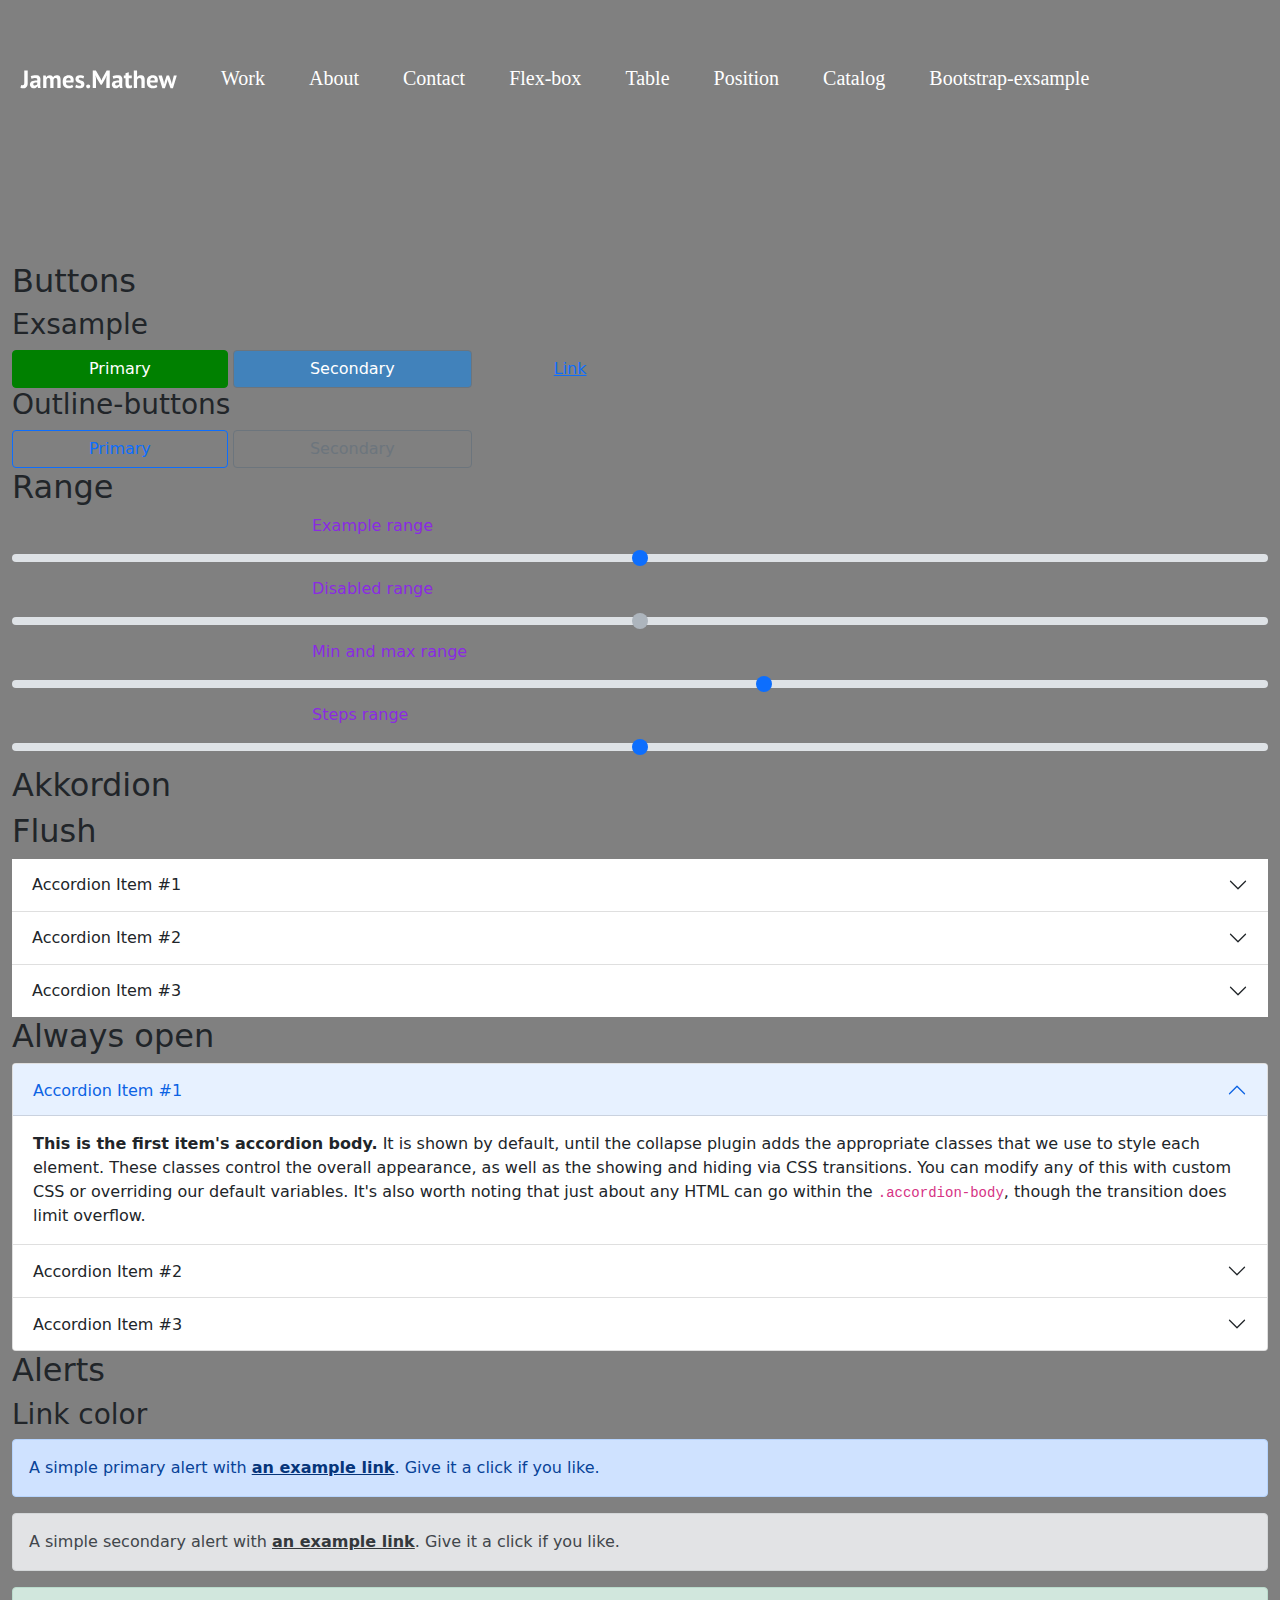
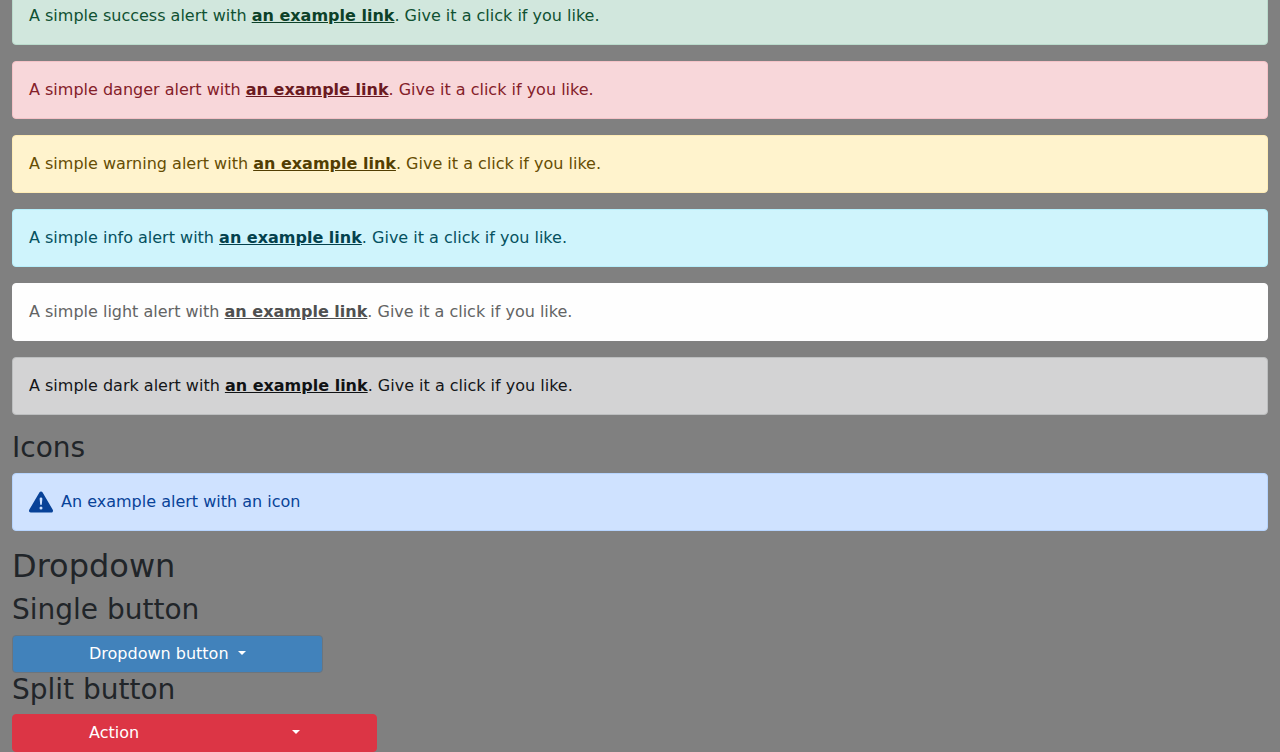
==== bootstrap-exsample.html @ e7cdecc8 "start les9" ====
<!DOCTYPE html>
<html lang="en">
<head>
    <meta charset="UTF-8">
    <meta http-equiv="X-UA-Compatible" content="IE=edge">
    <meta name="viewport" content="width=device-width, initial-scale=1.0">
    <title>Bootstrap-exsample</title>
    <link href="css/bootstrap-5.css" rel="stylesheet">
    <link rel="stylesheet" href="css/style.css">
    <link rel="stylesheet" href="css/bootstrap-exsample.css">
</head>
<body>
    <header class="wrapper header__wrapper">
        <div class="header__logo">
            <a href="index.html" class="logo__link">
                <img src="img/logo.svg" alt="logopicture" class="logo_image">
            </a>
        </div>
        <nav class="header__navigation">
            <ul class="navigation__list">
                <li class="navigation__item">
                    <a href="" class="navigation__link">Work</a>
                </li>
                <li class="navigation__item">
                    <a href="about.html" class="navigation__link">About</a>
                </li>
                <li class="navigation__item">
                    <a href="" class="navigation__link">Contact</a>
                </li>
                <li class="navigation__item">
                    <a href="flex.html" class="navigation__link">Flex-box</a>
                </li>
                <li class="navigation__item">
                    <a href="table.html" class="navigation__link">Table</a>
                </li>
                <li class="navigation__item">
                    <a href="position.html" class="navigation__link">Position</a>
                </li>
                <li class="navigation__item">
                    <a href="catalog.html" class="navigation__link">Catalog</a>
                </li>
                <li class="navigation__item">
                    <a href="bootstrap-exsample.html" class="navigation__link">Bootstrap-exsample</a>
                </li>
            </ul>
        </nav>
    </header> 
    <div class="container">
        <div class="button">
            <h2>Buttons</h2>
            <div class="button__exsample">
                <h3>Exsample</h3>
                <button type="button" class="btn btn-primary">Primary</button>
                <button type="button" class="btn btn-secondary">Secondary</button>
                <button type="button" class="btn btn-link">Link</button>
            </div>  
            <div class="button__outline-buttons">
                <h3>Outline-buttons</h3>
                <button type="button" class="btn btn-outline-primary">Primary</button>
                <button type="button" class="btn btn-outline-secondary">Secondary</button>
            </div>          
        </div>
        <div class="range">
            <h2>Range</h2>
            <div class="range__Example range">
                
                <label for="customRange1" class="form-label">Example range</label>
                <input type="range" class="form-range" id="customRange1">
            </div>
            <div class="range__Disabled range">
                
                <label for="disabledRange" class="form-label">Disabled range</label>
                <input type="range" class="form-range" id="disabledRange" disabled>
            </div>
            <div class="range__min-and-max">
                
                <label for="customRange2" class="form-label">Min and max range</label>
                <input type="range" class="form-range" min="0" max="5" id="customRange2">
            </div>
            <div class="range__step">
                
                <label for="customRange3" class="form-label">Steps range</label>
                <input type="range" class="form-range" min="0" max="5" step="0.5" id="customRange3">
            </div>
        </div>
        <div class="akkordion">
            <h2>Akkordion</h2> 
            <div class="akkordion__flush">
                <h2>Flush</h2>
                <div class="accordion accordion-flush" id="accordionFlushExample">
                    <div class="accordion-item">
                      <h2 class="accordion-header" id="flush-headingOne">
                        <button class="accordion-button collapsed" type="button" data-bs-toggle="collapse" data-bs-target="#flush-collapseOne" aria-expanded="false" aria-controls="flush-collapseOne">
                          Accordion Item #1
                        </button>
                      </h2>
                      <div id="flush-collapseOne" class="accordion-collapse collapse" aria-labelledby="flush-headingOne" data-bs-parent="#accordionFlushExample">
                        <div class="accordion-body">Placeholder content for this accordion, which is intended to demonstrate the <code>.accordion-flush</code> class. This is the first item's accordion body.</div>
                      </div>
                    </div>
                    <div class="accordion-item">
                      <h2 class="accordion-header" id="flush-headingTwo">
                        <button class="accordion-button collapsed" type="button" data-bs-toggle="collapse" data-bs-target="#flush-collapseTwo" aria-expanded="false" aria-controls="flush-collapseTwo">
                          Accordion Item #2
                        </button>
                      </h2>
                      <div id="flush-collapseTwo" class="accordion-collapse collapse" aria-labelledby="flush-headingTwo" data-bs-parent="#accordionFlushExample">
                        <div class="accordion-body">Placeholder content for this accordion, which is intended to demonstrate the <code>.accordion-flush</code> class. This is the second item's accordion body. Let's imagine this being filled with some actual content.</div>
                      </div>
                    </div>
                    <div class="accordion-item">
                      <h2 class="accordion-header" id="flush-headingThree">
                        <button class="accordion-button collapsed" type="button" data-bs-toggle="collapse" data-bs-target="#flush-collapseThree" aria-expanded="false" aria-controls="flush-collapseThree">
                          Accordion Item #3
                        </button>
                      </h2>
                      <div id="flush-collapseThree" class="accordion-collapse collapse" aria-labelledby="flush-headingThree" data-bs-parent="#accordionFlushExample">
                        <div class="accordion-body">Placeholder content for this accordion, which is intended to demonstrate the <code>.accordion-flush</code> class. This is the third item's accordion body. Nothing more exciting happening here in terms of content, but just filling up the space to make it look, at least at first glance, a bit more representative of how this would look in a real-world application.</div>
                      </div>
                    </div>
                </div>
                <h2>Always open</h2>
                <div class="accordion" id="accordionPanelsStayOpenExample">
                    <div class="accordion-item">
                      <h2 class="accordion-header" id="panelsStayOpen-headingOne">
                        <button class="accordion-button" type="button" data-bs-toggle="collapse" data-bs-target="#panelsStayOpen-collapseOne" aria-expanded="true" aria-controls="panelsStayOpen-collapseOne">
                          Accordion Item #1
                        </button>
                      </h2>
                      <div id="panelsStayOpen-collapseOne" class="accordion-collapse collapse show" aria-labelledby="panelsStayOpen-headingOne">
                        <div class="accordion-body">
                          <strong>This is the first item's accordion body.</strong> It is shown by default, until the collapse plugin adds the appropriate classes that we use to style each element. These classes control the overall appearance, as well as the showing and hiding via CSS transitions. You can modify any of this with custom CSS or overriding our default variables. It's also worth noting that just about any HTML can go within the <code>.accordion-body</code>, though the transition does limit overflow.
                        </div>
                      </div>
                    </div>
                    <div class="accordion-item">
                      <h2 class="accordion-header" id="panelsStayOpen-headingTwo">
                        <button class="accordion-button collapsed" type="button" data-bs-toggle="collapse" data-bs-target="#panelsStayOpen-collapseTwo" aria-expanded="false" aria-controls="panelsStayOpen-collapseTwo">
                          Accordion Item #2
                        </button>
                      </h2>
                      <div id="panelsStayOpen-collapseTwo" class="accordion-collapse collapse" aria-labelledby="panelsStayOpen-headingTwo">
                        <div class="accordion-body">
                          <strong>This is the second item's accordion body.</strong> It is hidden by default, until the collapse plugin adds the appropriate classes that we use to style each element. These classes control the overall appearance, as well as the showing and hiding via CSS transitions. You can modify any of this with custom CSS or overriding our default variables. It's also worth noting that just about any HTML can go within the <code>.accordion-body</code>, though the transition does limit overflow.
                        </div>
                      </div>
                    </div>
                    <div class="accordion-item">
                      <h2 class="accordion-header" id="panelsStayOpen-headingThree">
                        <button class="accordion-button collapsed" type="button" data-bs-toggle="collapse" data-bs-target="#panelsStayOpen-collapseThree" aria-expanded="false" aria-controls="panelsStayOpen-collapseThree">
                          Accordion Item #3
                        </button>
                      </h2>
                      <div id="panelsStayOpen-collapseThree" class="accordion-collapse collapse" aria-labelledby="panelsStayOpen-headingThree">
                        <div class="accordion-body">
                          <strong>This is the third item's accordion body.</strong> It is hidden by default, until the collapse plugin adds the appropriate classes that we use to style each element. These classes control the overall appearance, as well as the showing and hiding via CSS transitions. You can modify any of this with custom CSS or overriding our default variables. It's also worth noting that just about any HTML can go within the <code>.accordion-body</code>, though the transition does limit overflow.
                        </div>
                      </div>
                    </div>
                  </div>
            </div> 
        </div>
        <div class="alerts">
            <h2>Alerts</h2>
            <div class="alerts__link-color">
                <h3>Link color</h3>
                <div class="alert alert-primary" role="alert">
                    A simple primary alert with <a href="#" class="alert-link">an example link</a>. Give it a click if you like.
                  </div>
                  <div class="alert alert-secondary" role="alert">
                    A simple secondary alert with <a href="#" class="alert-link">an example link</a>. Give it a click if you like.
                  </div>
                  <div class="alert alert-success" role="alert">
                    A simple success alert with <a href="#" class="alert-link">an example link</a>. Give it a click if you like.
                  </div>
                  <div class="alert alert-danger" role="alert">
                    A simple danger alert with <a href="#" class="alert-link">an example link</a>. Give it a click if you like.
                  </div>
                  <div class="alert alert-warning" role="alert">
                    A simple warning alert with <a href="#" class="alert-link">an example link</a>. Give it a click if you like.
                  </div>
                  <div class="alert alert-info" role="alert">
                    A simple info alert with <a href="#" class="alert-link">an example link</a>. Give it a click if you like.
                  </div>
                  <div class="alert alert-light" role="alert">
                    A simple light alert with <a href="#" class="alert-link">an example link</a>. Give it a click if you like.
                  </div>
                  <div class="alert alert-dark" role="alert">
                    A simple dark alert with <a href="#" class="alert-link">an example link</a>. Give it a click if you like.
                  </div>
            </div>
            <div class="alerts__icons">
                <h3>Icons</h3>
                <div class="alert alert-primary d-flex align-items-center" role="alert">
                    <svg xmlns="http://www.w3.org/2000/svg" width="24" height="24" fill="currentColor" class="bi bi-exclamation-triangle-fill flex-shrink-0 me-2" viewBox="0 0 16 16" role="img" aria-label="Warning:">
                      <path d="M8.982 1.566a1.13 1.13 0 0 0-1.96 0L.165 13.233c-.457.778.091 1.767.98 1.767h13.713c.889 0 1.438-.99.98-1.767L8.982 1.566zM8 5c.535 0 .954.462.9.995l-.35 3.507a.552.552 0 0 1-1.1 0L7.1 5.995A.905.905 0 0 1 8 5zm.002 6a1 1 0 1 1 0 2 1 1 0 0 1 0-2z"/>
                    </svg>
                    <div>
                      An example alert with an icon
                    </div>
                  </div>
            </div>
        </div>
        <div class="dropdown">
            <h2>Dropdown</h2>
            <div class="dropdown__single-button">
                <h3>Single button</h3>
                <div class="dropdown">
                    <button class="btn btn-secondary dropdown-toggle" type="button" id="dropdownMenuButton1" data-bs-toggle="dropdown" aria-expanded="false">
                      Dropdown button
                    </button>
                    <ul class="dropdown-menu" aria-labelledby="dropdownMenuButton1">
                      <li><a class="dropdown-item" href="#">Action</a></li>
                      <li><a class="dropdown-item" href="#">Another action</a></li>
                      <li><a class="dropdown-item" href="#">Something else here</a></li>
                    </ul>
                  </div>
            </div>
            <div class="dropdown__split-button_">
                <h3>Split button</h3>
                <div class="btn-group">
                    <button type="button" class="btn btn-danger">Action</button>
                    <button type="button" class="btn btn-danger dropdown-toggle dropdown-toggle-split" data-bs-toggle="dropdown" aria-expanded="false">
                      <span class="visually-hidden">Toggle Dropdown</span>
                    </button>
                    <ul class="dropdown-menu">
                      <li><a class="dropdown-item" href="#">Action</a></li>
                      <li><a class="dropdown-item" href="#">Another action</a></li>
                      <li><a class="dropdown-item" href="#">Something else here</a></li>
                      <li><hr class="dropdown-divider"></li>
                      <li><a class="dropdown-item" href="#">Separated link</a></li>
                    </ul>
                  </div>
            </div>
        </div>
      </div>
      
    <script src="/JS/bootstrap-5.min.js">

    </script>
</body>
</html>
---- css/style.css ----
@import url('https://fonts.googleapis.com/css2?family=Aref+Ruqaa+Ink&display=swap');
/* @import url(/Les_8/css/table-tags.css); */

:root{
    --backgroundcolor-table-tags: black;
    --textcolor-table-tags: white;
    --color-table-tags__tag: #7b7e5a;
    --color-table-tags__description: #745a0c;
    --color-table-tags-1199__tag: rgb(180, 180, 41);
    --color-table-tags-1199__description: rgb(37, 173, 53);
    --color-table-tags-992__tag: rgb(38, 15, 187);
    --color-table-tags-992__description: rgb(226, 138, 51);
}


body{
    margin: 0;
    padding-top: 65px;

    background-color: black;
    background-image: url(../img/background-img.jpg);
    background-repeat: no-repeat;
    background-position: 100% 5%;
}

.wrapper{
    max-width: 1240px;
    margin: 0 auto;
}

.header__wrapper{
    display: flex;
    align-items: center;
    margin-bottom: 170px;
}

.header__logo{
    margin-right: 44px;
}

.navigation__list{
    display: flex;

    padding-left: 0;
    margin-top: 0;
    margin-bottom: 0;
}

.navigation__item{
    list-style: none;

    margin-right: 44px;
}

.navigation__link{
    font-family: 'PT Sans';
    font-style: normal;
    font-weight: 400;
    font-size: 20px;
    line-height: 26px;

    color: #FFFFFF;

    text-decoration: none;
}

.main__title{
    margin-top: 0;
    margin-bottom: 0;

    font-family: 'Nunito Sans';
    font-style: normal;
    font-weight: 700;
    font-size: 65px;
    line-height: 89px;

    color: #FFFFFF;
}

.main__subtitle{
    margin-top: 0;
    margin-bottom: 0;

    font-family: 'Nunito Sans';
    font-style: normal;
    font-weight: 700;
    font-size: 45px;
    line-height: 61px;

    color: #FFFFFF;

    margin-bottom: 13px;
}

.main__text{
    margin-top: 0;
    margin-bottom: 0;

    font-family: 'Nunito Sans';
    font-style: normal;
    font-weight: 400;
    font-size: 25px;
    line-height: 34px;

    color: #FFFFFF;

    margin-bottom: 50px;
}

.main__button{
    width: 205px;
    padding: 22px 50px;
    background: #FFFFFF;
    border-radius: 4px;
}

.button__link{
    font-family: 'Nunito Sans';
    font-style: normal;
    font-weight: 600;
    font-size: 30px;
    line-height: 41px;
    
    color: #000000;

    text-decoration: none;
}

/* ______________ */

.container{
    max-width: 1395px;
    box-sizing: border-box;
}

.your-way{
    margin-top: 143px;
}
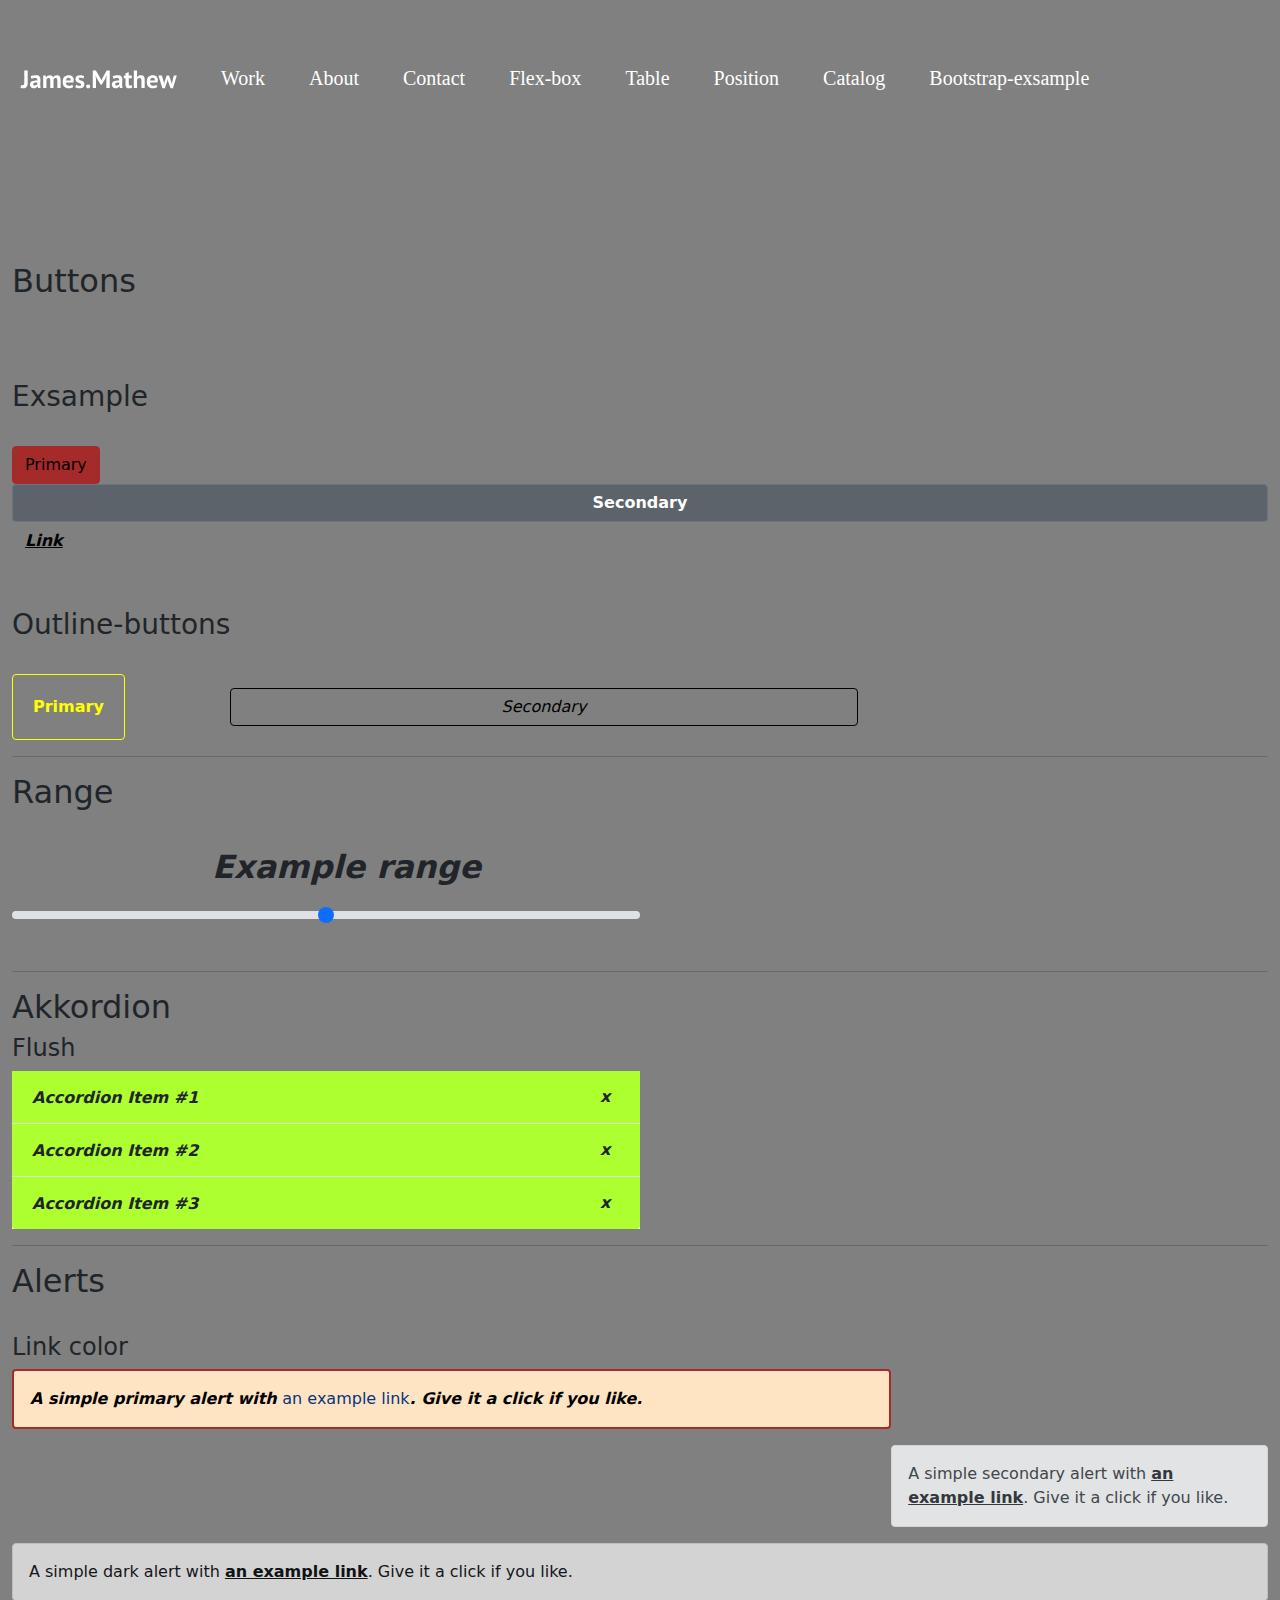
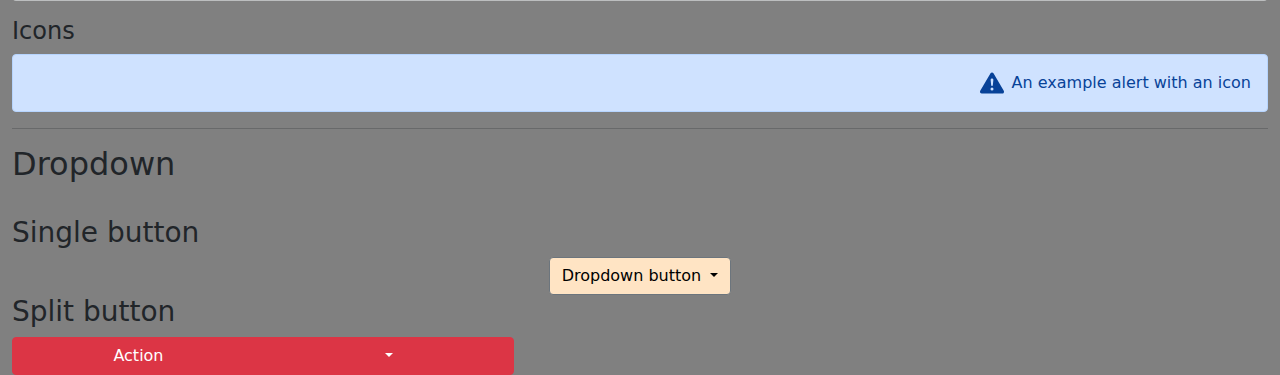
==== commit cbb72aed: "create dropdown, alert, akkordion, range, button" ====
--- a/bootstrap-exsample.html
+++ b/bootstrap-exsample.html
@@ -48,45 +48,39 @@
     <div class="container">
         <div class="button">
             <h2>Buttons</h2>
+            <br><br><br>
             <div class="button__exsample">
                 <h3>Exsample</h3>
+                <br>
                 <button type="button" class="btn btn-primary">Primary</button>
-                <button type="button" class="btn btn-secondary">Secondary</button>
-                <button type="button" class="btn btn-link">Link</button>
+                <button type="button" class="btn btn-secondary btn-secondary-mod">Secondary</button>
+                <button type="button" class="btn btn-link btn-link-mod">Link</button>
             </div>  
+            <br><br>
             <div class="button__outline-buttons">
                 <h3>Outline-buttons</h3>
+                <br>
                 <button type="button" class="btn btn-outline-primary">Primary</button>
                 <button type="button" class="btn btn-outline-secondary">Secondary</button>
             </div>          
         </div>
+        <hr>
         <div class="range">
             <h2>Range</h2>
-            <div class="range__Example range">
+            <br>
+            <div class="range__Example-range">
                 
                 <label for="customRange1" class="form-label">Example range</label>
                 <input type="range" class="form-range" id="customRange1">
             </div>
-            <div class="range__Disabled range">
-                
-                <label for="disabledRange" class="form-label">Disabled range</label>
-                <input type="range" class="form-range" id="disabledRange" disabled>
-            </div>
-            <div class="range__min-and-max">
-                
-                <label for="customRange2" class="form-label">Min and max range</label>
-                <input type="range" class="form-range" min="0" max="5" id="customRange2">
-            </div>
-            <div class="range__step">
-                
-                <label for="customRange3" class="form-label">Steps range</label>
-                <input type="range" class="form-range" min="0" max="5" step="0.5" id="customRange3">
-            </div>
+            <br>
+            
         </div>
+        <hr>
         <div class="akkordion">
             <h2>Akkordion</h2> 
             <div class="akkordion__flush">
-                <h2>Flush</h2>
+                <h4>Flush</h4>
                 <div class="accordion accordion-flush" id="accordionFlushExample">
                     <div class="accordion-item">
                       <h2 class="accordion-header" id="flush-headingOne">
@@ -118,79 +112,27 @@
                         <div class="accordion-body">Placeholder content for this accordion, which is intended to demonstrate the <code>.accordion-flush</code> class. This is the third item's accordion body. Nothing more exciting happening here in terms of content, but just filling up the space to make it look, at least at first glance, a bit more representative of how this would look in a real-world application.</div>
                       </div>
                     </div>
-                </div>
-                <h2>Always open</h2>
-                <div class="accordion" id="accordionPanelsStayOpenExample">
-                    <div class="accordion-item">
-                      <h2 class="accordion-header" id="panelsStayOpen-headingOne">
-                        <button class="accordion-button" type="button" data-bs-toggle="collapse" data-bs-target="#panelsStayOpen-collapseOne" aria-expanded="true" aria-controls="panelsStayOpen-collapseOne">
-                          Accordion Item #1
-                        </button>
-                      </h2>
-                      <div id="panelsStayOpen-collapseOne" class="accordion-collapse collapse show" aria-labelledby="panelsStayOpen-headingOne">
-                        <div class="accordion-body">
-                          <strong>This is the first item's accordion body.</strong> It is shown by default, until the collapse plugin adds the appropriate classes that we use to style each element. These classes control the overall appearance, as well as the showing and hiding via CSS transitions. You can modify any of this with custom CSS or overriding our default variables. It's also worth noting that just about any HTML can go within the <code>.accordion-body</code>, though the transition does limit overflow.
-                        </div>
-                      </div>
-                    </div>
-                    <div class="accordion-item">
-                      <h2 class="accordion-header" id="panelsStayOpen-headingTwo">
-                        <button class="accordion-button collapsed" type="button" data-bs-toggle="collapse" data-bs-target="#panelsStayOpen-collapseTwo" aria-expanded="false" aria-controls="panelsStayOpen-collapseTwo">
-                          Accordion Item #2
-                        </button>
-                      </h2>
-                      <div id="panelsStayOpen-collapseTwo" class="accordion-collapse collapse" aria-labelledby="panelsStayOpen-headingTwo">
-                        <div class="accordion-body">
-                          <strong>This is the second item's accordion body.</strong> It is hidden by default, until the collapse plugin adds the appropriate classes that we use to style each element. These classes control the overall appearance, as well as the showing and hiding via CSS transitions. You can modify any of this with custom CSS or overriding our default variables. It's also worth noting that just about any HTML can go within the <code>.accordion-body</code>, though the transition does limit overflow.
-                        </div>
-                      </div>
-                    </div>
-                    <div class="accordion-item">
-                      <h2 class="accordion-header" id="panelsStayOpen-headingThree">
-                        <button class="accordion-button collapsed" type="button" data-bs-toggle="collapse" data-bs-target="#panelsStayOpen-collapseThree" aria-expanded="false" aria-controls="panelsStayOpen-collapseThree">
-                          Accordion Item #3
-                        </button>
-                      </h2>
-                      <div id="panelsStayOpen-collapseThree" class="accordion-collapse collapse" aria-labelledby="panelsStayOpen-headingThree">
-                        <div class="accordion-body">
-                          <strong>This is the third item's accordion body.</strong> It is hidden by default, until the collapse plugin adds the appropriate classes that we use to style each element. These classes control the overall appearance, as well as the showing and hiding via CSS transitions. You can modify any of this with custom CSS or overriding our default variables. It's also worth noting that just about any HTML can go within the <code>.accordion-body</code>, though the transition does limit overflow.
-                        </div>
-                      </div>
-                    </div>
-                  </div>
+                </div>                
             </div> 
         </div>
+        <hr>
         <div class="alerts">
             <h2>Alerts</h2>
-            <div class="alerts__link-color">
-                <h3>Link color</h3>
-                <div class="alert alert-primary" role="alert">
-                    A simple primary alert with <a href="#" class="alert-link">an example link</a>. Give it a click if you like.
+            <br>
+            <h4>Link color</h4>
+            <div class="alerts__link-color">                
+                  <div class="alert alert-primary" role="alert">
+                    A simple primary alert with <a href="#" class="alert-link alert-link-mod">an example link</a>. Give it a click if you like.
                   </div>
                   <div class="alert alert-secondary" role="alert">
                     A simple secondary alert with <a href="#" class="alert-link">an example link</a>. Give it a click if you like.
-                  </div>
-                  <div class="alert alert-success" role="alert">
-                    A simple success alert with <a href="#" class="alert-link">an example link</a>. Give it a click if you like.
-                  </div>
-                  <div class="alert alert-danger" role="alert">
-                    A simple danger alert with <a href="#" class="alert-link">an example link</a>. Give it a click if you like.
-                  </div>
-                  <div class="alert alert-warning" role="alert">
-                    A simple warning alert with <a href="#" class="alert-link">an example link</a>. Give it a click if you like.
-                  </div>
-                  <div class="alert alert-info" role="alert">
-                    A simple info alert with <a href="#" class="alert-link">an example link</a>. Give it a click if you like.
-                  </div>
-                  <div class="alert alert-light" role="alert">
-                    A simple light alert with <a href="#" class="alert-link">an example link</a>. Give it a click if you like.
-                  </div>
+                  </div>                  
                   <div class="alert alert-dark" role="alert">
                     A simple dark alert with <a href="#" class="alert-link">an example link</a>. Give it a click if you like.
                   </div>
             </div>
-            <div class="alerts__icons">
-                <h3>Icons</h3>
+            <h4>Icons</h4>
+            <div class="alerts__icons">                
                 <div class="alert alert-primary d-flex align-items-center" role="alert">
                     <svg xmlns="http://www.w3.org/2000/svg" width="24" height="24" fill="currentColor" class="bi bi-exclamation-triangle-fill flex-shrink-0 me-2" viewBox="0 0 16 16" role="img" aria-label="Warning:">
                       <path d="M8.982 1.566a1.13 1.13 0 0 0-1.96 0L.165 13.233c-.457.778.091 1.767.98 1.767h13.713c.889 0 1.438-.99.98-1.767L8.982 1.566zM8 5c.535 0 .954.462.9.995l-.35 3.507a.552.552 0 0 1-1.1 0L7.1 5.995A.905.905 0 0 1 8 5zm.002 6a1 1 0 1 1 0 2 1 1 0 0 1 0-2z"/>
@@ -201,17 +143,19 @@
                   </div>
             </div>
         </div>
+        <hr>
         <div class="dropdown">
             <h2>Dropdown</h2>
-            <div class="dropdown__single-button">
-                <h3>Single button</h3>
+            <br>
+            <h3>Single button</h3>
+            <div class="dropdown__single-button">                
                 <div class="dropdown">
                     <button class="btn btn-secondary dropdown-toggle" type="button" id="dropdownMenuButton1" data-bs-toggle="dropdown" aria-expanded="false">
                       Dropdown button
                     </button>
                     <ul class="dropdown-menu" aria-labelledby="dropdownMenuButton1">
                       <li><a class="dropdown-item" href="#">Action</a></li>
-                      <li><a class="dropdown-item" href="#">Another action</a></li>
+                      <li><a class="dropdown-item dropdown-item-mod" href="#">Another action</a></li>
                       <li><a class="dropdown-item" href="#">Something else here</a></li>
                     </ul>
                   </div>
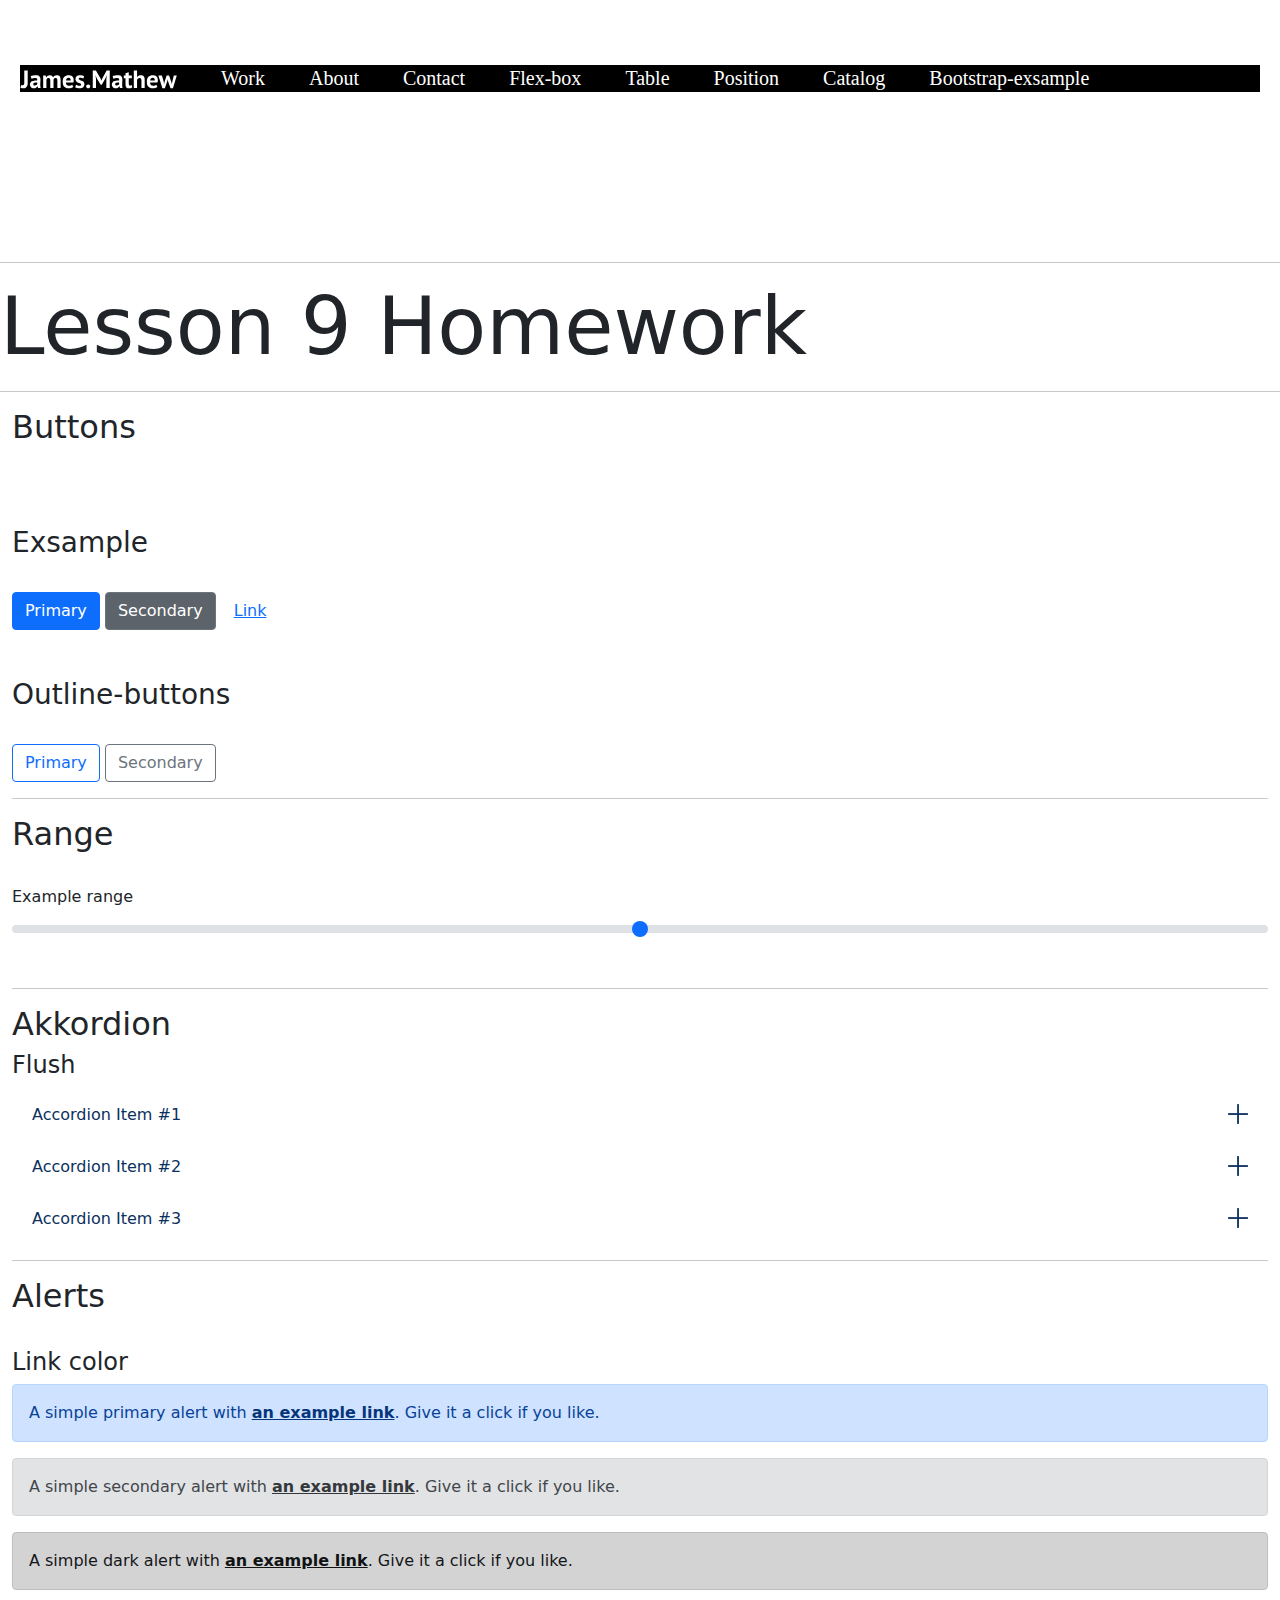
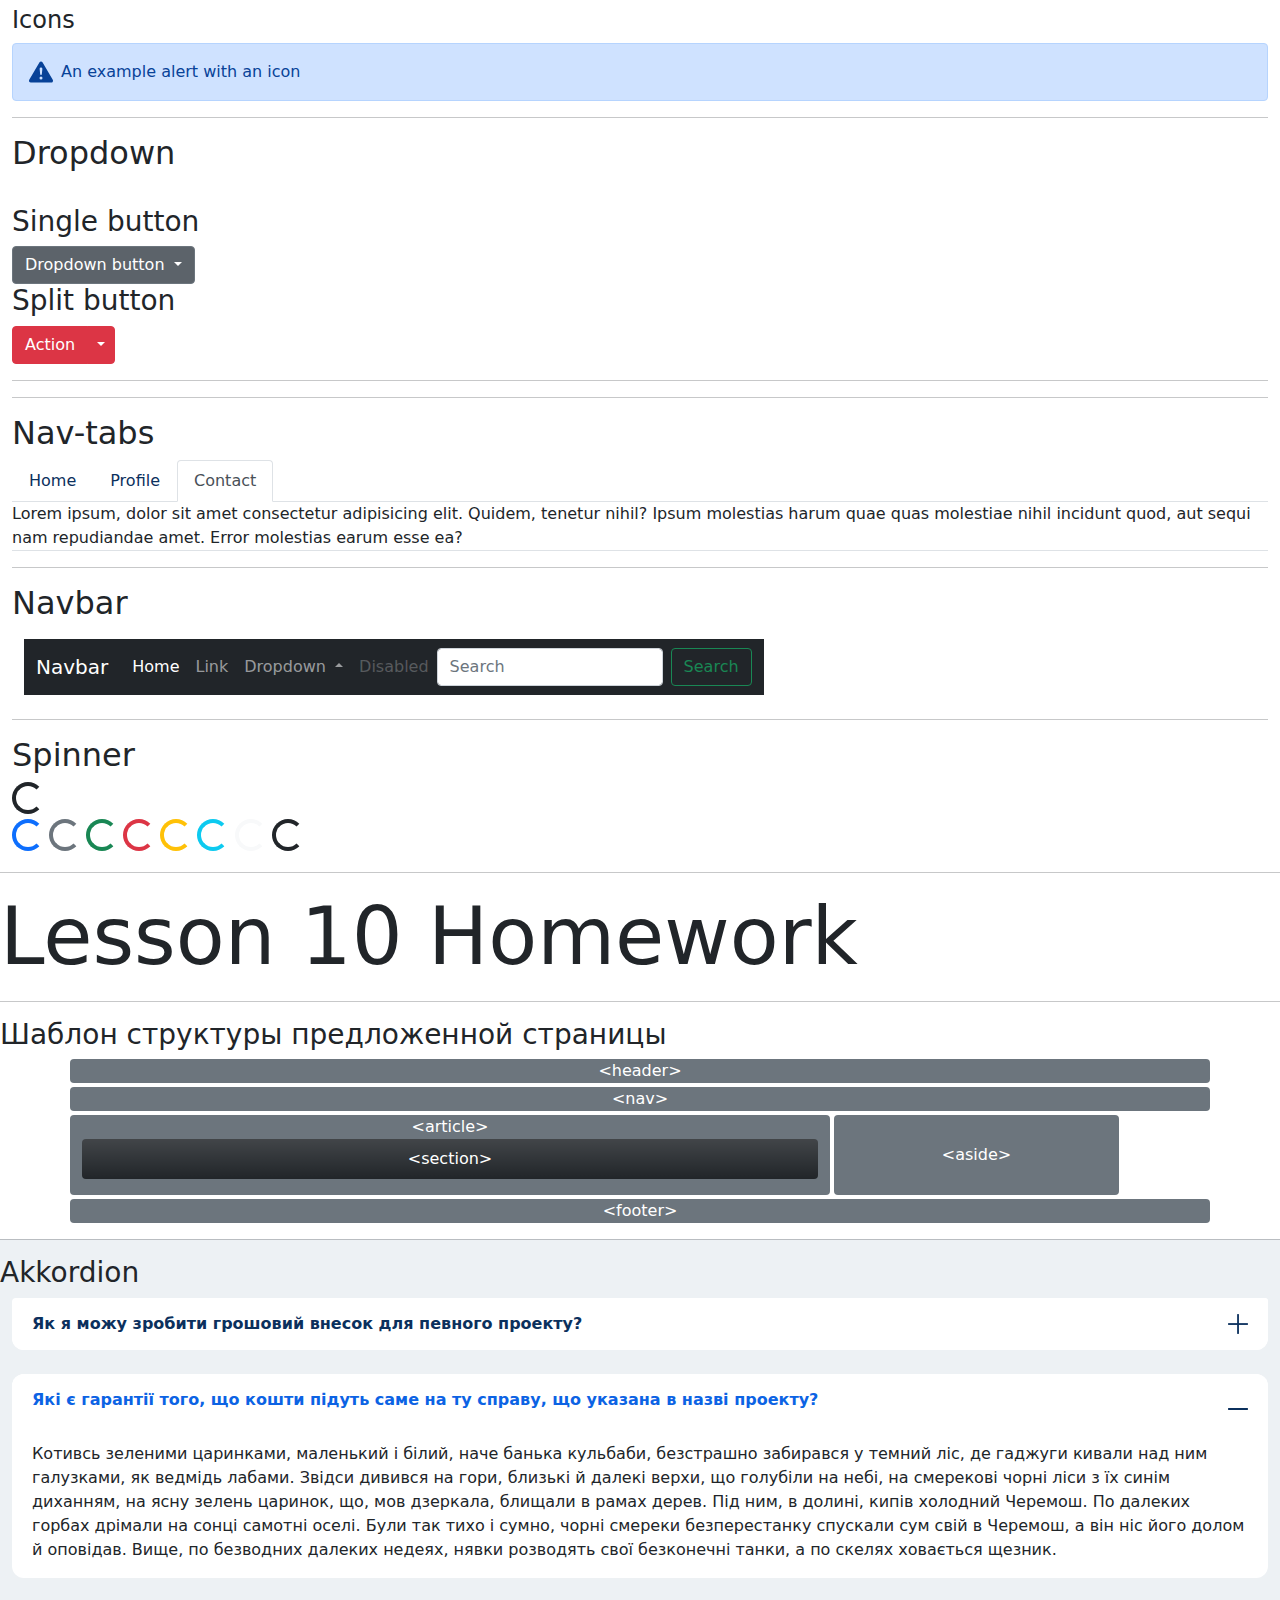
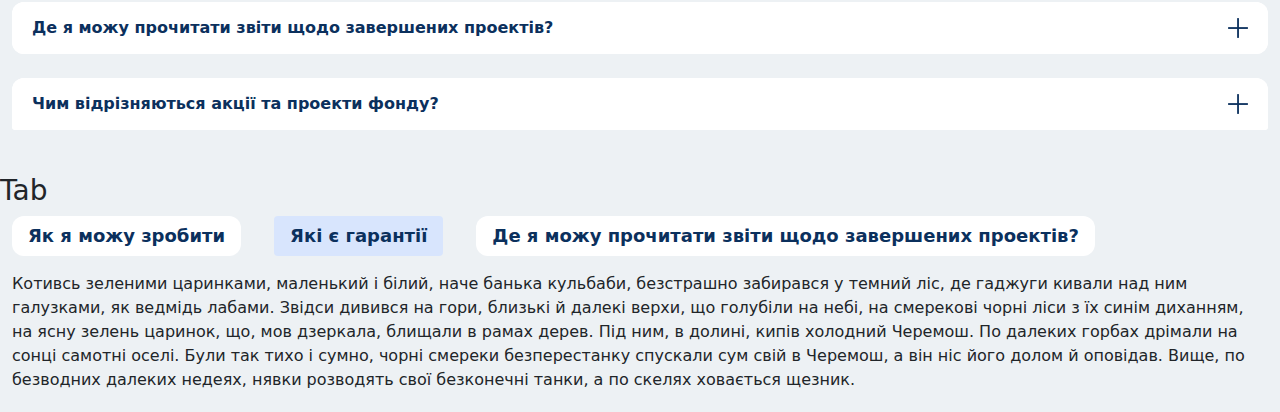
==== commit faa97d87: "akkord + tab" ====
--- a/bootstrap-exsample.html
+++ b/bootstrap-exsample.html
@@ -9,8 +9,8 @@
     <link rel="stylesheet" href="css/style.css">
     <link rel="stylesheet" href="css/bootstrap-exsample.css">
 </head>
-<body>
-    <header class="wrapper header__wrapper">
+<body>  
+    <header class="wrapper header__wrapper" style="background-color: black;">
         <div class="header__logo">
             <a href="index.html" class="logo__link">
                 <img src="img/logo.svg" alt="logopicture" class="logo_image">
@@ -45,7 +45,11 @@
             </ul>
         </nav>
     </header> 
-    <div class="container">
+    <section>
+      <hr>
+      <h2 class="display-1">Lesson 9 Homework</h2>
+      <hr>
+      <div class="container">
         <div class="button">
             <h2>Buttons</h2>
             <br><br><br>
@@ -168,8 +172,13 @@
                       <span class="visually-hidden">Toggle Dropdown</span>
                     </button>
                     <ul class="dropdown-menu">
-                      <li><a class="dropdown-item" href="#">Action</a></li>
+                      <li><a class="dropdown-item small" href="#">Action</a></li>
                       <li><a class="dropdown-item" href="#">Another action</a></li>
+                      <li><a class="dropdown-item" href="#">Something else here</a></li>
+                      <li><hr class="dropdown-divider"></li>
+                      <li><a class="dropdown-item " href="#">Something else here</a></li>
+                      <li><a class="dropdown-item" href="#">Something else here</a></li>
+                      <li><hr class="dropdown-divider"></li>
                       <li><a class="dropdown-item" href="#">Something else here</a></li>
                       <li><hr class="dropdown-divider"></li>
                       <li><a class="dropdown-item" href="#">Separated link</a></li>
@@ -177,10 +186,218 @@
                   </div>
             </div>
         </div>
+        <hr>
+        <div class="modal">
+          <h2>Modal</h2>
+          
+          
+        </div> 
+        <hr> 
+        <h2>Nav-tabs</h2> 
+        <div class="nav-tabs">
+          <ul class="nav nav-tabs" id="myTab" role="tablist">
+            <li class="nav-item" role="presentation">
+              <button class="nav-link" id="home-tab" data-bs-toggle="tab" data-bs-target="#home" type="button" role="tab" aria-controls="home" aria-selected="true">Home</button>
+            </li>
+            <li class="nav-item" role="presentation">
+              <button class="nav-link" id="profile-tab" data-bs-toggle="tab" data-bs-target="#profile" type="button" role="tab" aria-controls="profile" aria-selected="false">Profile</button>
+            </li>
+            <li class="nav-item" role="presentation">
+              <button class="nav-link active" id="contact-tab" data-bs-toggle="tab" data-bs-target="#contact" type="button" role="tab" aria-controls="contact" aria-selected="false">Contact</button>
+            </li>
+          </ul>
+          <div class="tab-content" id="myTabContent">
+            <div class="tab-pane fade show active" id="home" role="tabpanel" aria-labelledby="home-tab">Lorem ipsum, dolor sit amet consectetur adipisicing elit. Quidem, tenetur nihil? Ipsum molestias harum quae quas molestiae nihil incidunt quod, aut sequi nam repudiandae amet. Error molestias earum esse ea?</div>
+            <div class="tab-pane fade" id="profile" role="tabpanel" aria-labelledby="profile-tab">Lorem ipsum dolor sit amet consectetur adipisicing elit. Quos vero iste aliquid vel ducimus fugit reiciendis nesciunt corrupti. Magnam soluta quasi aperiam laudantium eligendi quisquam rem deleniti saepe id accusamus!</div>
+            <div class="tab-pane fade" id="contact" role="tabpanel" aria-labelledby="contact-tab">Lorem ipsum dolor sit amet consectetur adipisicing elit. Repellendus quo nulla odio consequatur sit expedita ab beatae veritatis, non eveniet eum unde, aperiam nisi quis, neque saepe impedit praesentium et.</div>
+          </div>
+          
+        </div>
+        <hr>
+        <h2>Navbar</h2>
+        <div class="navbar">
+          <div class="container ">
+            <nav class="navbar navbar-expand-xl navbar-dark bg-dark">
+              <div class="container-fluid">
+                <a class="navbar-brand" href="#">Navbar</a>
+                <button class="navbar-toggler" type="button" data-bs-toggle="collapse" data-bs-target="#navbarSupportedContent" aria-controls="navbarSupportedContent" aria-expanded="false" aria-label="Toggle navigation">
+                  <span class="navbar-toggler-icon"></span>
+                </button>
+                <div class="collapse navbar-collapse" id="navbarSupportedContent">
+                  <ul class="navbar-nav me-auto mb-2 mb-lg-0">
+                    <li class="nav-item">
+                      <a class="nav-link active" aria-current="page" href="#">Home</a>
+                    </li>
+                    <li class="nav-item">
+                      <a class="nav-link" href="#">Link</a>
+                    </li>
+                    <li class="nav-item dropup">
+                      <a class="nav-link dropdown-toggle" href="#" id="navbarDropdown" role="button" data-bs-toggle="dropdown" aria-expanded="false">
+                        Dropdown
+                      </a>
+                      <ul class="dropdown-menu" aria-labelledby="navbarDropdown">
+                        <li><a class="dropdown-item" href="#">Action</a></li>
+                        <li><a class="dropdown-item" href="#">Another action</a></li>
+                        <li><hr class="dropdown-divider"></li>
+                        <li><a class="dropdown-item" href="#">Something else here</a></li>
+                      </ul>
+                    </li>
+                    <li class="nav-item">
+                      <a class="nav-link disabled" href="#" tabindex="-1" aria-disabled="true">Disabled</a>
+                    </li>
+                  </ul>
+                  <form class="d-flex">
+                    <input class="form-control me-2" type="search" placeholder="Search" aria-label="Search">
+                    <button class="btn btn-outline-success" type="submit">Search</button>
+                  </form>
+                </div>
+              </div>
+            </nav>
+          </div>
+          
+        </div> 
+        <hr>
+        <h2>Spinner</h2>
+        <div class="spinner-border" role="status">
+          <span class="visually-hidden">Loading...</span>
+        </div> <br>
+        <div class="spinner-border text-primary" role="status">
+          <span class="visually-hidden">Loading...</span>
+        </div>
+        <div class="spinner-border text-secondary" role="status">
+          <span class="visually-hidden">Loading...</span>
+        </div>
+        <div class="spinner-border text-success" role="status">
+          <span class="visually-hidden">Loading...</span>
+        </div>
+        <div class="spinner-border text-danger" role="status">
+          <span class="visually-hidden">Loading...</span>
+        </div>
+        <div class="spinner-border text-warning" role="status">
+          <span class="visually-hidden">Loading...</span>
+        </div>
+        <div class="spinner-border text-info" role="status">
+          <span class="visually-hidden">Loading...</span>
+        </div>
+        <div class="spinner-border text-light" role="status">
+          <span class="visually-hidden">Loading...</span>
+        </div>
+        <div class="spinner-border text-dark" role="status">
+          <span class="visually-hidden">Loading...</span>
+        </div>
+    </div>  
+    </section>
+    <section class="les-10">
+      <hr>
+      <h2 class="display-1 ">Lesson 10 Homework</h2>
+      <hr>
+      <h3>Шаблон структуры  предложенной страницы</h3>
+      <div class="container-lg">
+        <div class="row gap-1">
+          <div class="row__header col-lg-12 d-flex justify-content-center bg-secondary rounded-2">
+            &lt;header&gt;
+          </div>
+          <div class="row__nav col-lg-12 d-flex justify-content-center bg-secondary rounded-2">
+            &lt;nav&gt;
+          </div>        
+            <div class="row__article col-lg-8 text-center bg-secondary pb-3 rounded-2">
+              &lt;article&gt;              
+                <div class="row__section col-lg-12 d-flex justify-content-center align-items-center bg-dark bg-gradient p-2 rounded-2">
+                  &lt;section&gt;
+                </div>              
+            </div>
+            <div class="row__aside col-lg-3 d-flex justify-content-center align-items-center bg-secondary rounded-2">
+              &lt;aside&gt;
+            </div>         
+            <div class="row__footer col-lg-12 d-flex justify-content-center bg-secondary rounded-2">
+              &lt;footer&gt;
+            </div>
+          
+        </div>
+      </div>
+    </section> 
+    <section class="accordion-sect">
+      <hr>
+      <h3>Akkordion</h3>
+      <div class="container">
+        <div class="accordion" id="accordionExample">
+          <div class="accordion-item mb-4">
+            <h2 class="accordion-header" id="headingThree">
+              <button class="accordion-button collapsed fw-bold" type="button" data-bs-toggle="collapse" data-bs-target="#collapseThree" aria-expanded="false" aria-controls="collapseThree">
+                Як я можу зробити грошовий внесок для певного проекту?
+              </button>
+            </h2>
+            <div id="collapseThree" class="accordion-collapse collapse" aria-labelledby="headingThree" data-bs-parent="#accordionExample">
+              <div class="accordion-body">
+                Lorem ipsum dolor sit amet consectetur adipisicing elit. Aperiam doloribus rerum repellendus, ad distinctio doloremque cupiditate saepe. Nihil, iure! Totam beatae veniam illum necessitatibus magni distinctio expedita quia in molestiae!
+              </div>
+            </div>
+          </div>
+          <div class="accordion-item mb-4">
+            <h2 class="accordion-header" id="headingOne">
+              <button class="accordion-button fw-bold" type="button" data-bs-toggle="collapse" data-bs-target="#collapseOne" aria-expanded="true" aria-controls="collapseOne">
+                Які є гарантії того, що кошти підуть саме на ту справу, що указана в назві проекту?
+              </button>
+            </h2>
+            <div id="collapseOne" class="accordion-collapse collapse show" aria-labelledby="headingOne" data-bs-parent="#accordionExample">
+              <div class="accordion-body">
+                Котивсь зеленими царинками, маленький і білий, наче банька кульбаби, безстрашно забирався у темний ліс, де гаджуги кивали над ним галузками, як ведмідь лабами. Звідси дивився на гори, близькі й далекі верхи, що голубіли на небі, на смерекові чорні ліси з їх синім диханням, на ясну зелень царинок, що, мов дзеркала, блищали в рамах дерев. Під ним, в долині, кипів холодний Черемош. По далеких горбах дрімали на сонці самотні оселі. Були так тихо і сумно, чорні смереки безперестанку спускали сум свій в Черемош, а він ніс його долом й оповідав. Вище, по безводних далеких недеях, нявки розводять свої безконечні танки, а по скелях ховається щезник.
+              </div>
+            </div>
+          </div>
+          <div class="accordion-item mb-4">
+            <h2 class="accordion-header" id="headingTwo">
+              <button class="accordion-button collapsed fw-bold" type="button" data-bs-toggle="collapse" data-bs-target="#collapseTwo" aria-expanded="false" aria-controls="collapseTwo">
+                Де я можу прочитати звіти щодо завершених проектів?
+              </button>
+            </h2>
+            <div id="collapseTwo" class="accordion-collapse collapse" aria-labelledby="headingTwo" data-bs-parent="#accordionExample">
+              <div class="accordion-body">
+                Lorem ipsum dolor sit amet consectetur adipisicing elit. Laudantium ducimus animi neque explicabo cumque nam, atque incidunt tempore excepturi non dolores iure itaque repellendus. Architecto alias quae sequi similique nesciunt?
+              </div>
+            </div>
+          </div>
+          <div class="accordion-item mb-4">
+            <h2 class="accordion-header" id="headingThree">
+              <button class="accordion-button collapsed fw-bold" type="button" data-bs-toggle="collapse" data-bs-target="#collapseThree" aria-expanded="false" aria-controls="collapseThree">
+                Чим відрізняються акції та проекти фонду?
+              </button>
+            </h2>
+            <div id="collapseThree" class="accordion-collapse collapse" aria-labelledby="headingThree" data-bs-parent="#accordionExample">
+              <div class="accordion-body">
+                Lorem ipsum dolor sit amet consectetur adipisicing elit. Doloremque vero accusantium blanditiis in repellat nulla quis suscipit labore perferendis provident omnis, voluptates eligendi quasi asperiores saepe inventore deserunt? Dolor, perferendis.
+              </div>
+            </div>
+          </div>
+        </div>
       </div>
       
+    </section>
+    <section class="tab-section">
+      <!-- <hr> -->
+      <h3>Tab</h3>
+      <div class="container">
+        <ul class="nav nav-pills mb-3" id="pills-tab" role="tablist">
+          <li class="nav-item" role="presentation">
+            <button class="nav-link fw-bold" id="pills-home-tab" data-bs-toggle="pill" data-bs-target="#pills-home" type="button" role="tab" aria-controls="pills-home" aria-selected="true">Як я можу зробити</button>
+          </li>
+          <li class="nav-item" role="presentation">
+            <button class="nav-link active fw-bold" id="pills-profile-tab" data-bs-toggle="pill" data-bs-target="#pills-profile" type="button" role="tab" aria-controls="pills-profile" aria-selected="false">Які є гарантії </button>
+          </li>
+          <li class="nav-item" role="presentation">
+            <button class="nav-link fw-bold" id="pills-contact-tab" data-bs-toggle="pill" data-bs-target="#pills-contact" type="button" role="tab" aria-controls="pills-contact" aria-selected="false">Де я можу прочитати звіти щодо завершених проектів?</button>
+          </li>
+        </ul>
+        <div class="tab-content" id="pills-tabContent">
+          <div class="tab-pane fade show active tab-pane-bc" id="pills-home" role="tabpanel" aria-labelledby="pills-home-tab">Котивсь зеленими царинками, маленький і білий, наче банька кульбаби, безстрашно забирався у темний ліс, де гаджуги кивали над ним галузками, як ведмідь лабами. Звідси дивився на гори, близькі й далекі верхи, що голубіли на небі, на смерекові чорні ліси з їх синім диханням, на ясну зелень царинок, що, мов дзеркала, блищали в рамах дерев. Під ним, в долині, кипів холодний Черемош. По далеких горбах дрімали на сонці самотні оселі. Були так тихо і сумно, чорні смереки безперестанку спускали сум свій в Черемош, а він ніс його долом й оповідав. Вище, по безводних далеких недеях, нявки розводять свої безконечні танки, а по скелях ховається щезник.</div>
+          <div class="tab-pane fade" id="pills-profile" role="tabpanel" aria-labelledby="pills-profile-tab">Lorem, ipsum dolor sit amet consectetur adipisicing elit. Odit optio autem consequatur, ut nulla obcaecati modi officiis ad repellat provident quia neque dolore eveniet adipisci, ipsum, vel aspernatur numquam mollitia.</div>
+          <div class="tab-pane fade" id="pills-contact" role="tabpanel" aria-labelledby="pills-contact-tab">Lorem ipsum dolor, sit amet consectetur adipisicing elit. Consectetur ipsam animi quibusdam eveniet ullam magnam incidunt voluptatum mollitia. Quis, omnis! Non maxime modi ut animi officiis. Adipisci necessitatibus molestiae a.</div>
+        </div>
+        
+      </div>
+      
+    </section>
     <script src="/JS/bootstrap-5.min.js">
-
     </script>
 </body>
 </html>